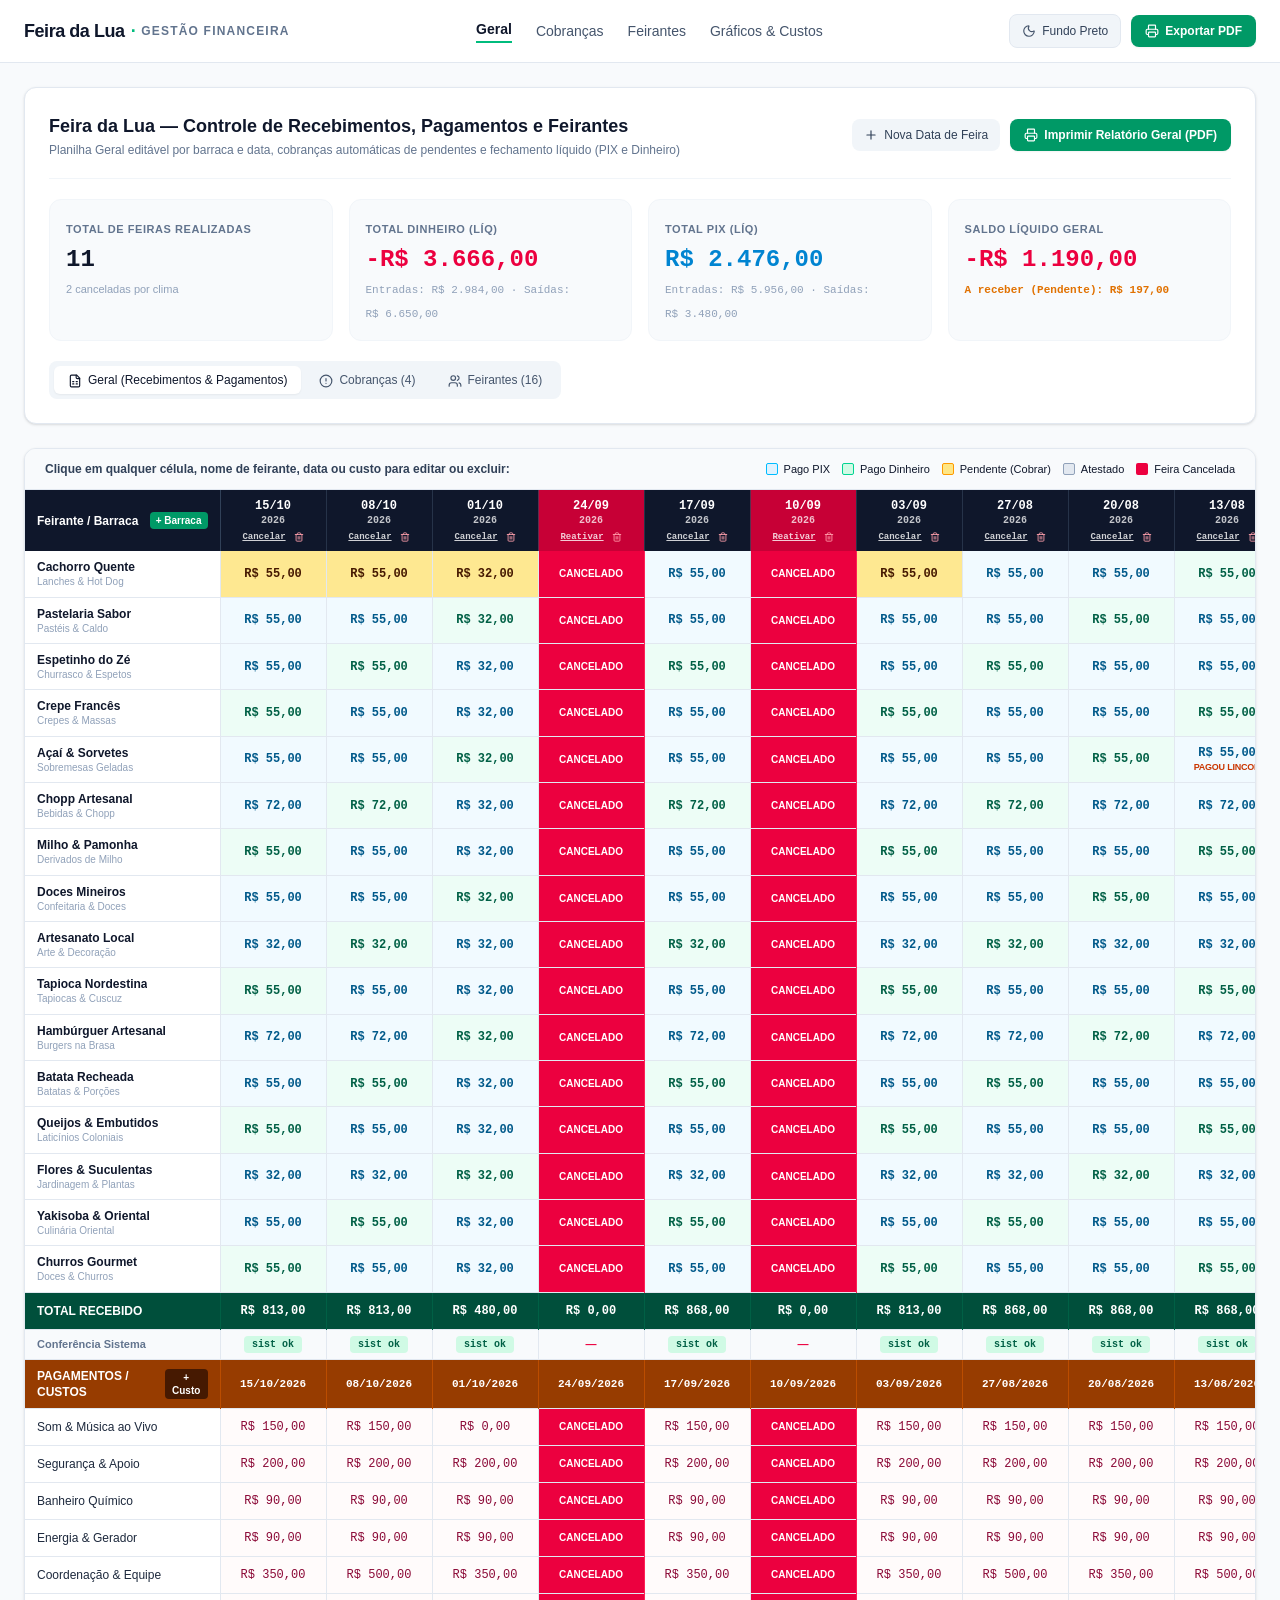
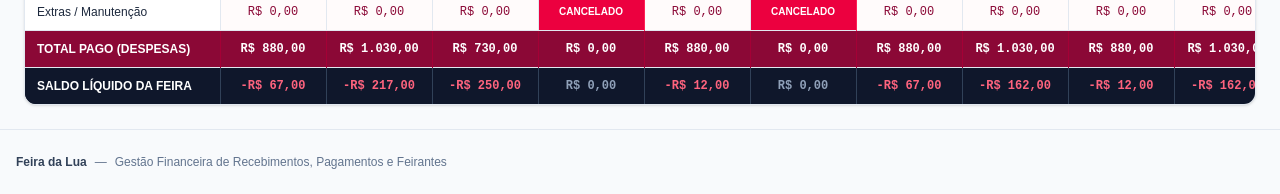
==== docs/index.html @ 1d1961a8 "feat: add GitHub Pages deployment and site fallback - Add GitHub Actions workflow for static site de" ====
<!doctype html>
<html lang="pt-BR">
  <head>
    <meta charset="UTF-8" />
    <meta name="viewport" content="width=device-width, initial-scale=1.0" />
    <title>FinanZen & Gestão de Feira - Controle Financeiro Inteligente</title>
    <meta name="description" content="Controle financeiro mensal completo com gráficos de receitas e despesas, orçamentos inteligentes, integração bancária Open Finance, backup seguro na nuvem, exportação de relatórios em PDF e controle completo de recebimentos e pagamentos para feiras." />
    <meta property="og:title" content="FinanZen & Gestão de Feira - Controle Financeiro Inteligente" />
    <meta property="og:description" content="Controle financeiro mensal completo com gráficos de receitas e despesas, orçamentos inteligentes, integração bancária Open Finance, backup seguro na nuvem, exportação de relatórios em PDF e controle completo de recebimentos e pagamentos para feiras." />
    <meta property="og:type" content="website" />
    <meta name="twitter:card" content="summary_large_image" />
    <link rel="preconnect" href="https://fonts.googleapis.com" />
    <link rel="preconnect" href="https://fonts.gstatic.com" crossorigin />
    <link href="https://fonts.googleapis.com/css2?family=JetBrains+Mono:wght@400;500;600;700&family=Plus+Jakarta+Sans:wght@400;500;600;700;800&display=swap" rel="stylesheet" />
    <script type="module" crossorigin src="./assets/index-C3GvMHhp.js"></script>
    <link rel="stylesheet" crossorigin href="./assets/index-BpaPVwfA.css">
  </head>
  <body class="bg-slate-50 dark:bg-black text-slate-900 dark:text-neutral-100 antialiased font-sans min-h-screen selection:bg-emerald-500 selection:text-white">
    <div id="root"></div>
    <script>
      window.__feiraBooted = false;
      function __fallbackToDocs() {
        if (!window.__feiraBooted && !location.pathname.includes('/docs/')) {
          location.replace('./docs/index.html');
        }
      }
    </script>
  </body>
</html>
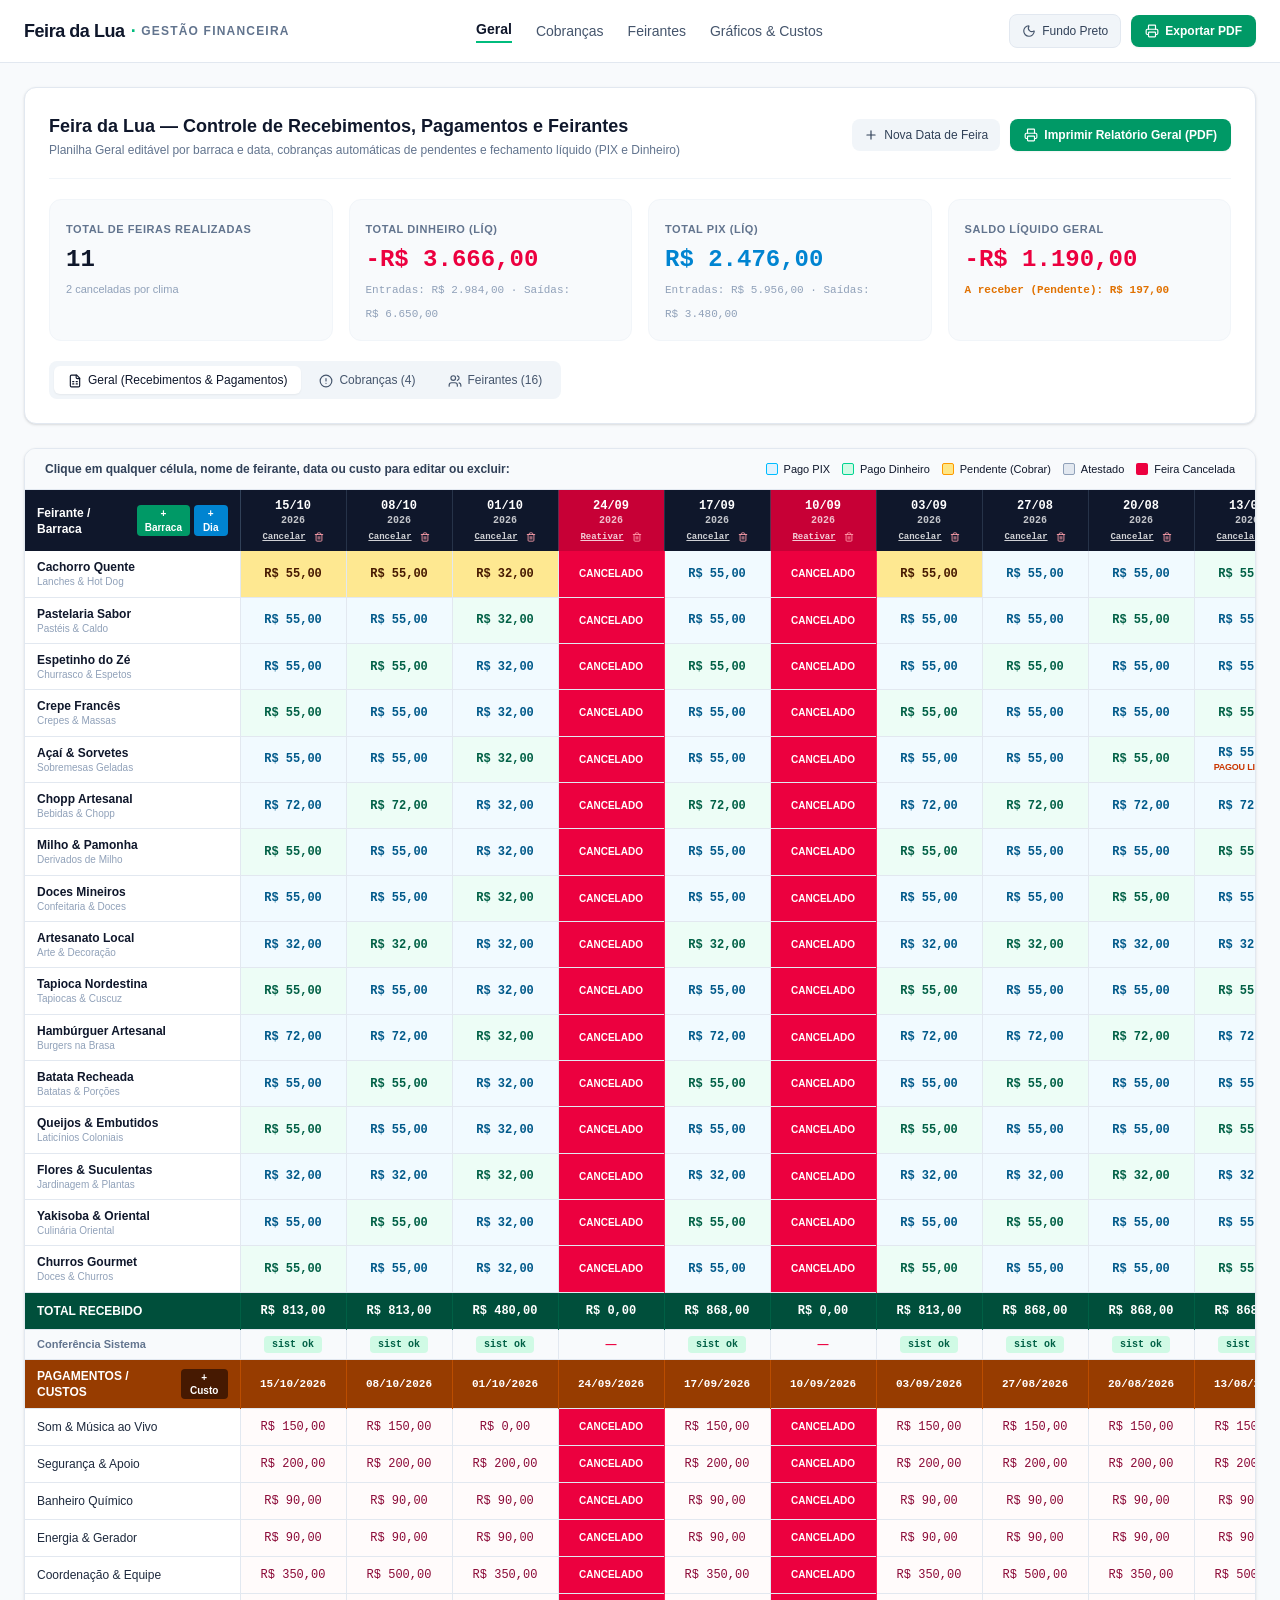
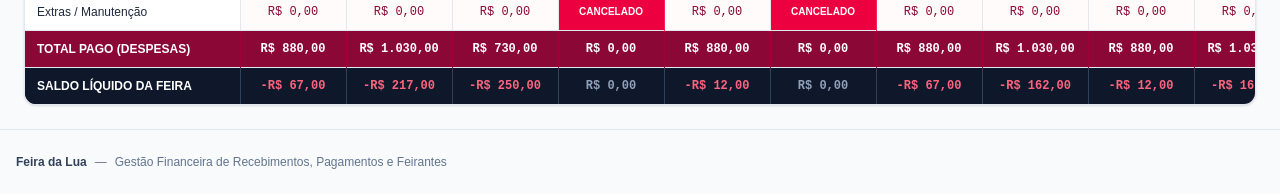
==== commit 862ebbee: "feat: add quick actions to table header Introduce a new button to create a new market edition direct" ====
--- a/docs/index.html
+++ b/docs/index.html
@@ -12,8 +12,8 @@
     <link rel="preconnect" href="https://fonts.googleapis.com" />
     <link rel="preconnect" href="https://fonts.gstatic.com" crossorigin />
     <link href="https://fonts.googleapis.com/css2?family=JetBrains+Mono:wght@400;500;600;700&family=Plus+Jakarta+Sans:wght@400;500;600;700;800&display=swap" rel="stylesheet" />
-    <script type="module" crossorigin src="./assets/index-C3GvMHhp.js"></script>
-    <link rel="stylesheet" crossorigin href="./assets/index-BpaPVwfA.css">
+    <script type="module" crossorigin src="./assets/index-CuFyfj9C.js"></script>
+    <link rel="stylesheet" crossorigin href="./assets/index-CBnAJ_Nd.css">
   </head>
   <body class="bg-slate-50 dark:bg-black text-slate-900 dark:text-neutral-100 antialiased font-sans min-h-screen selection:bg-emerald-500 selection:text-white">
     <div id="root"></div>
